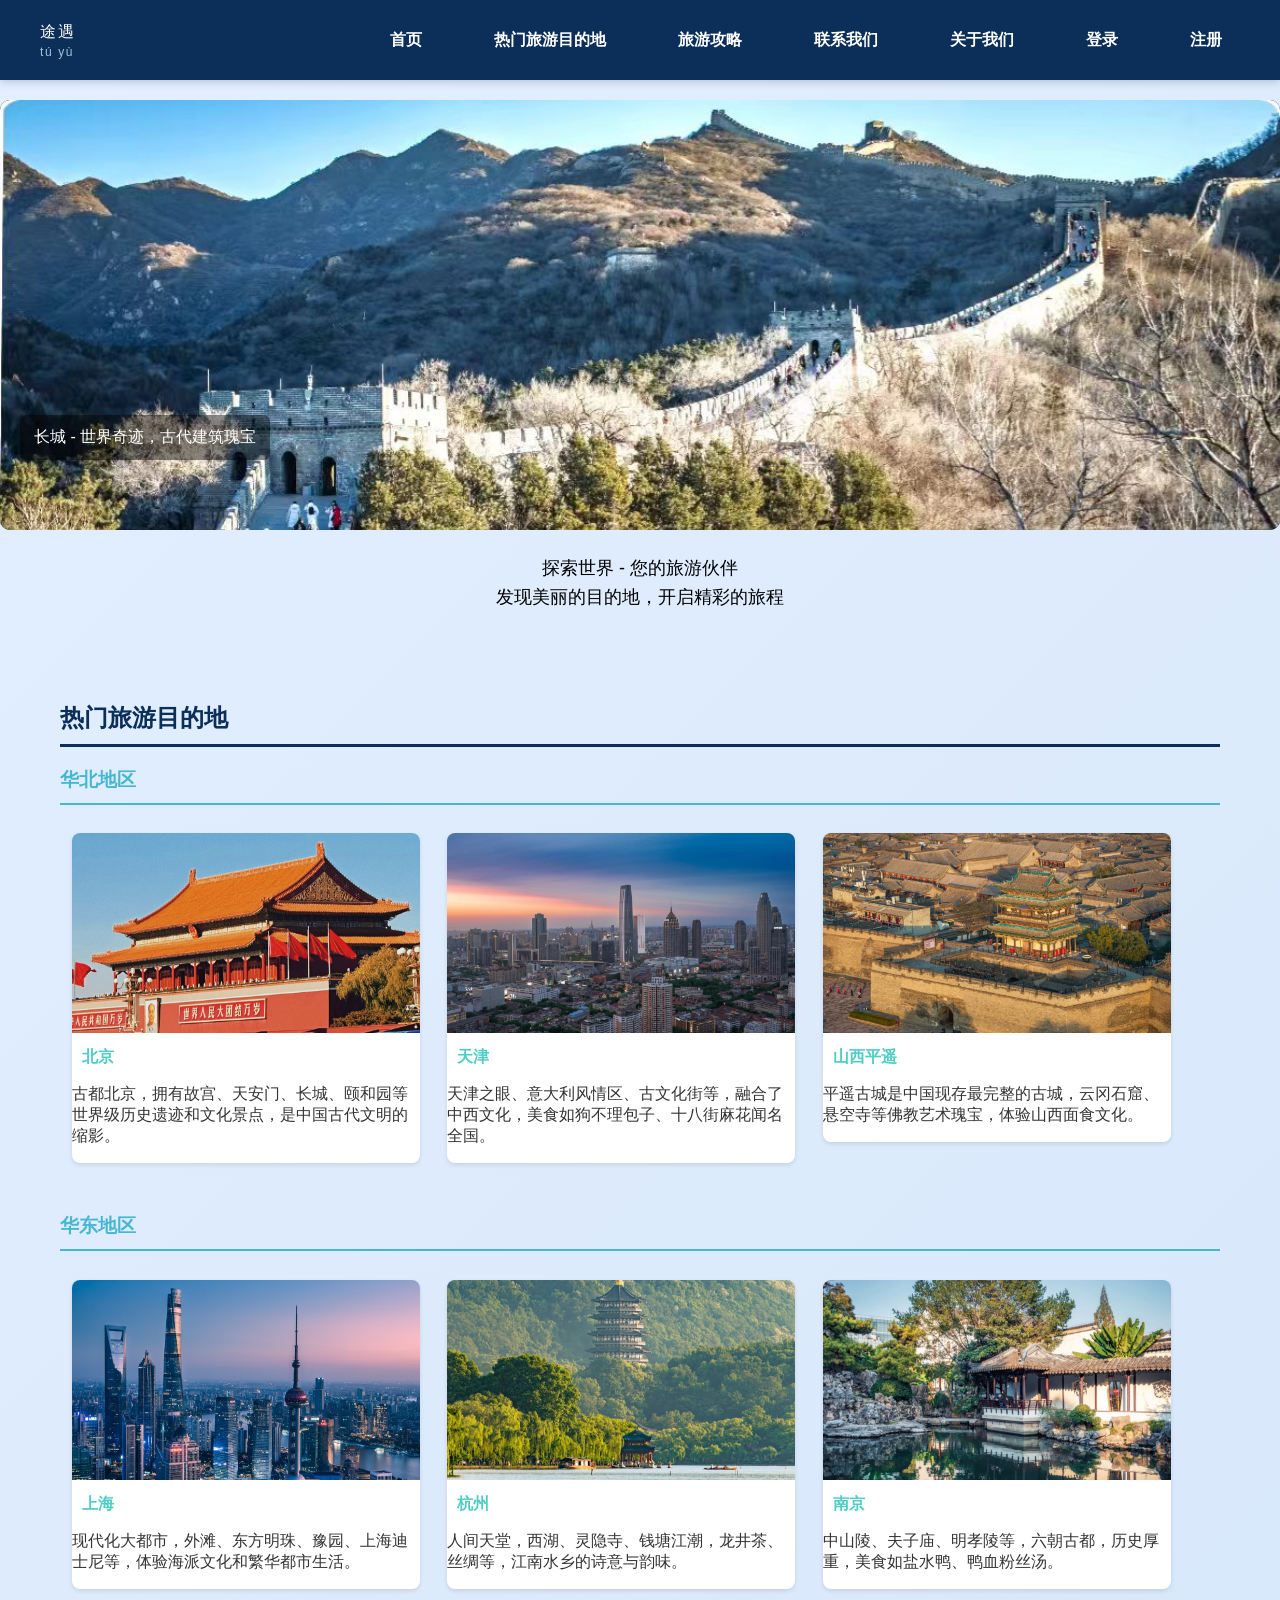
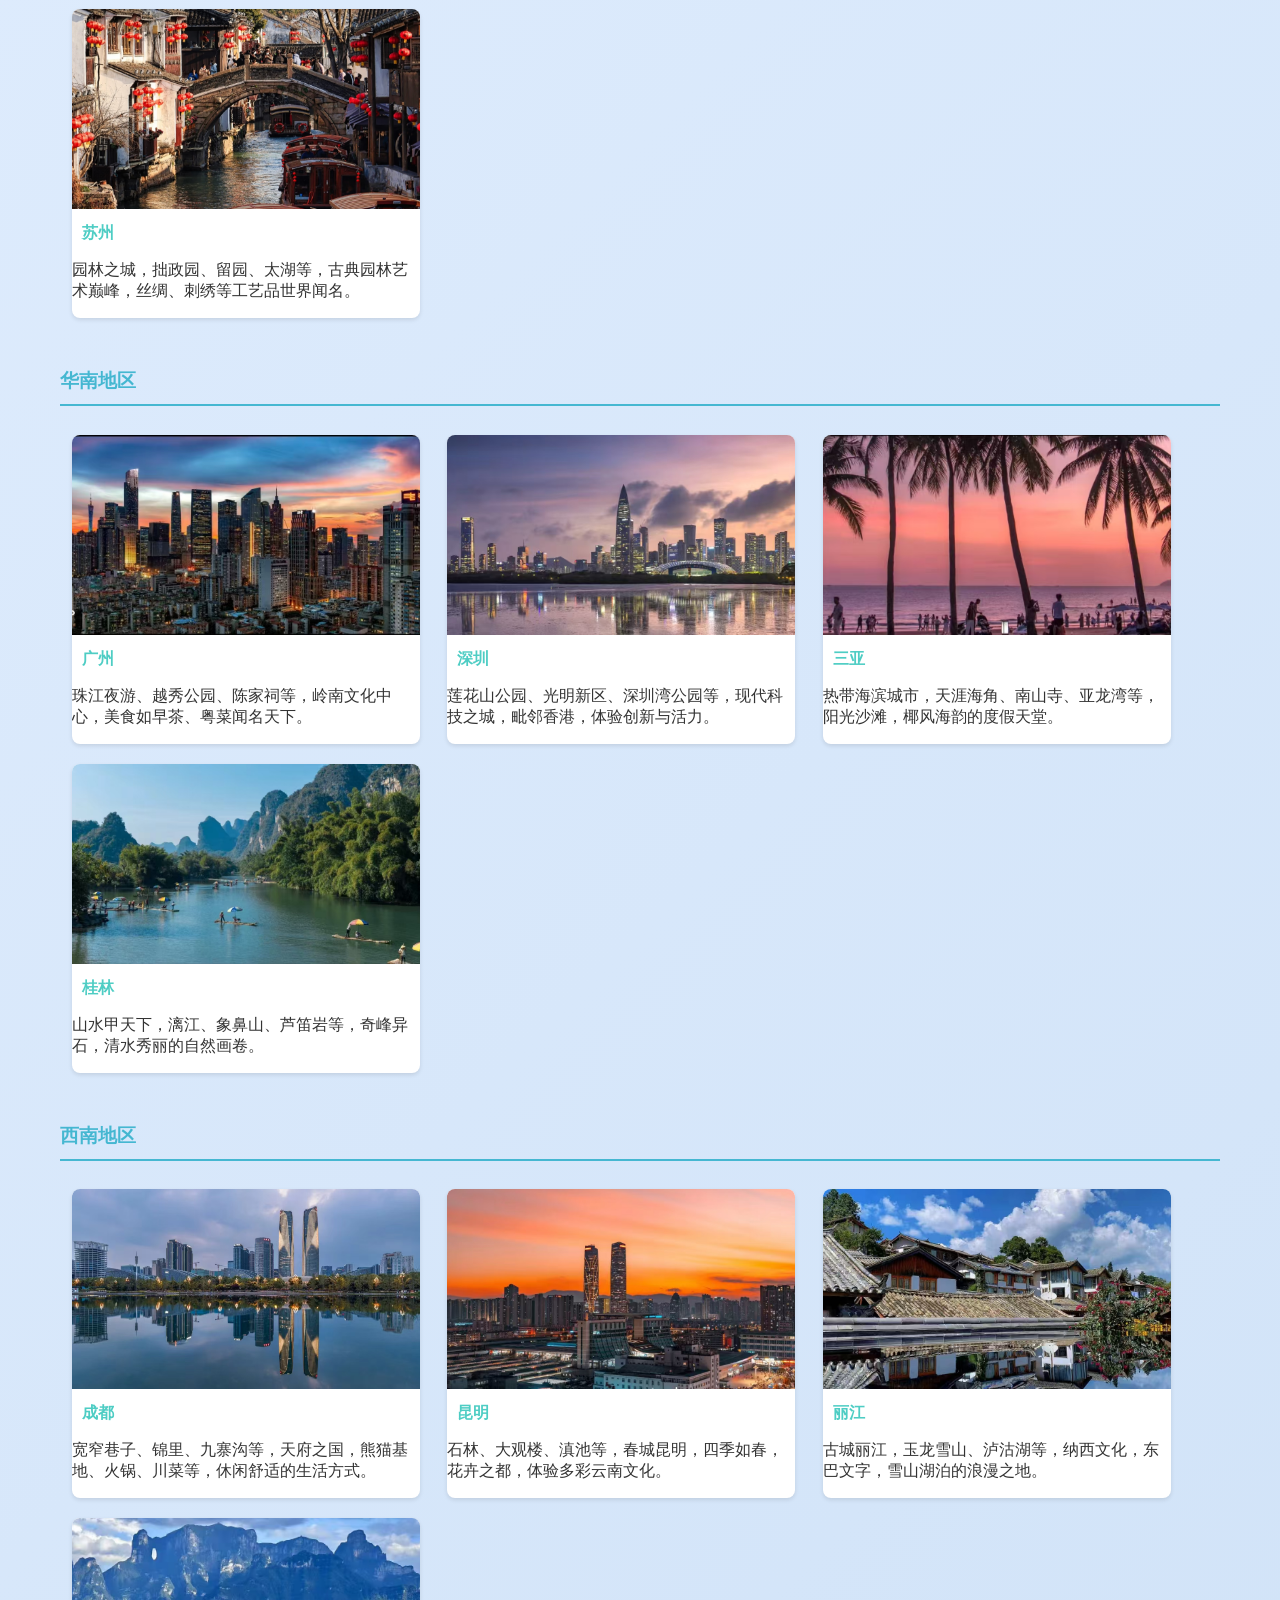
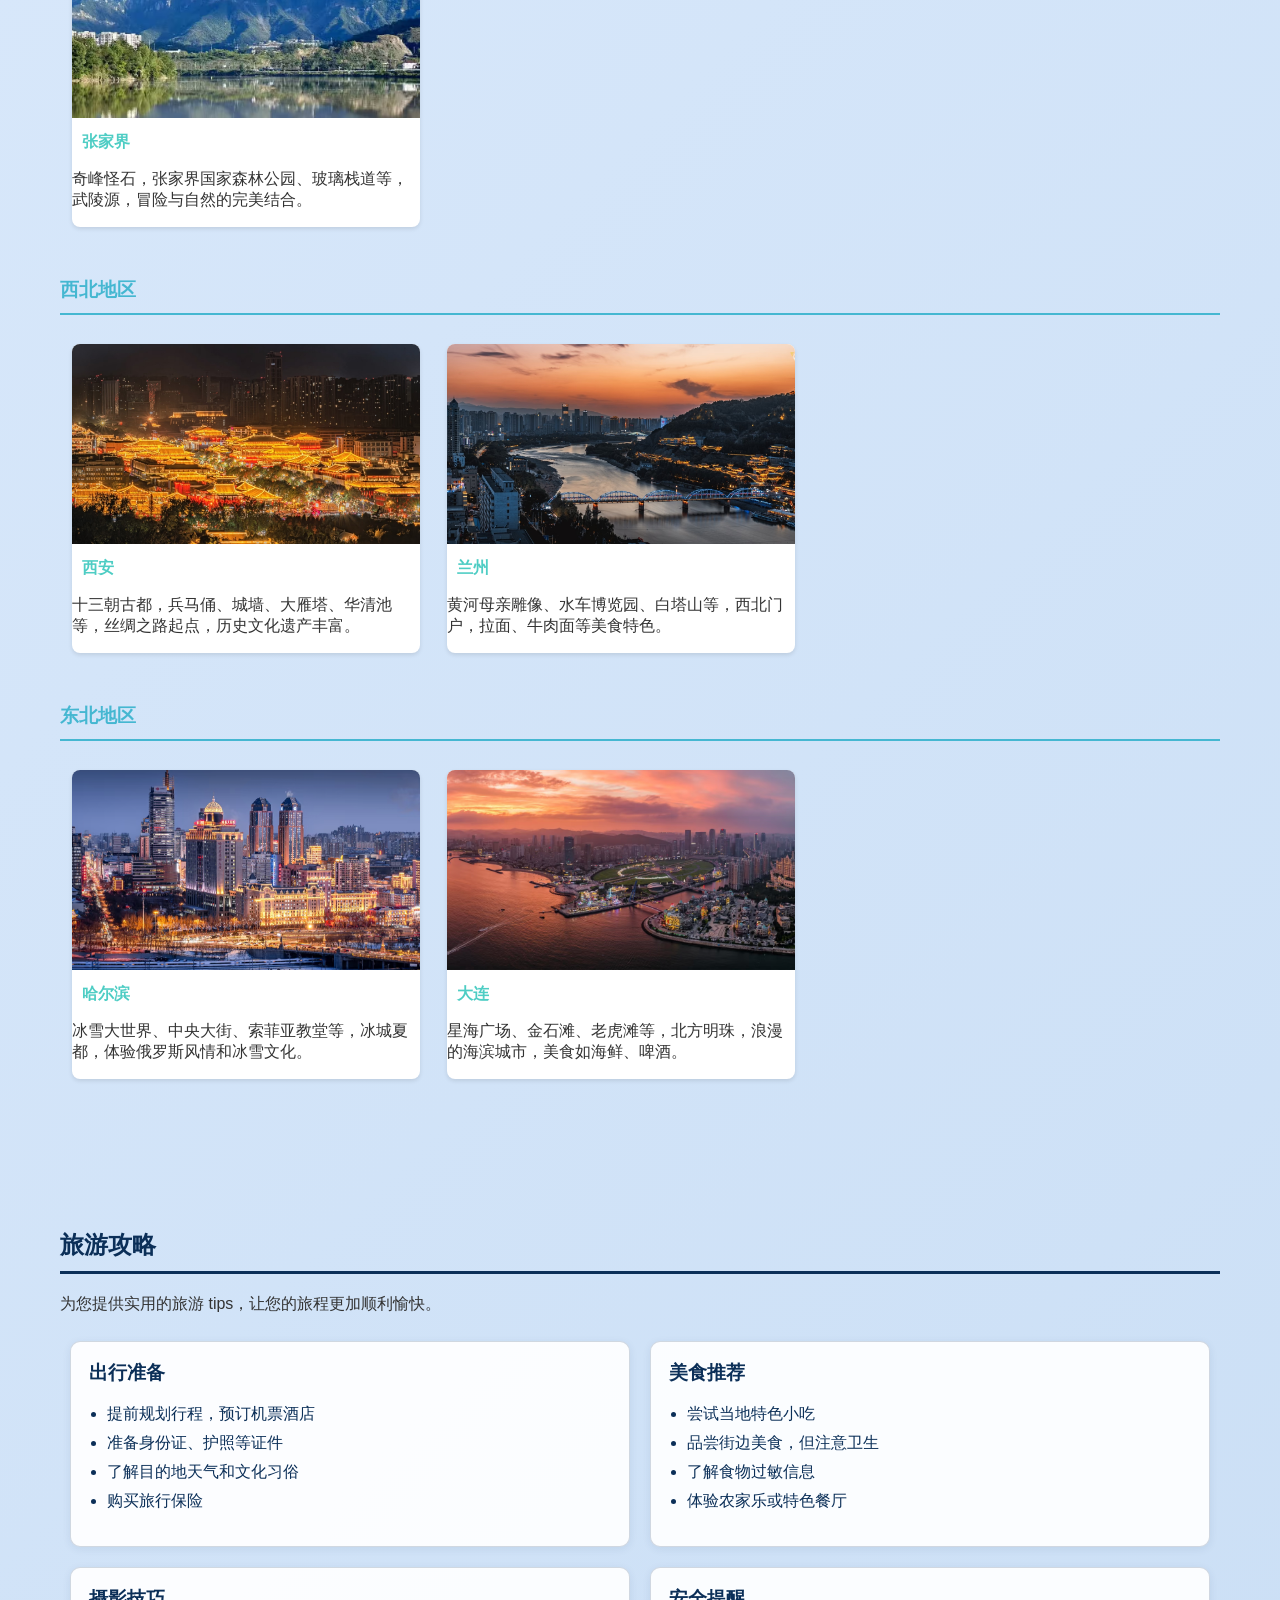
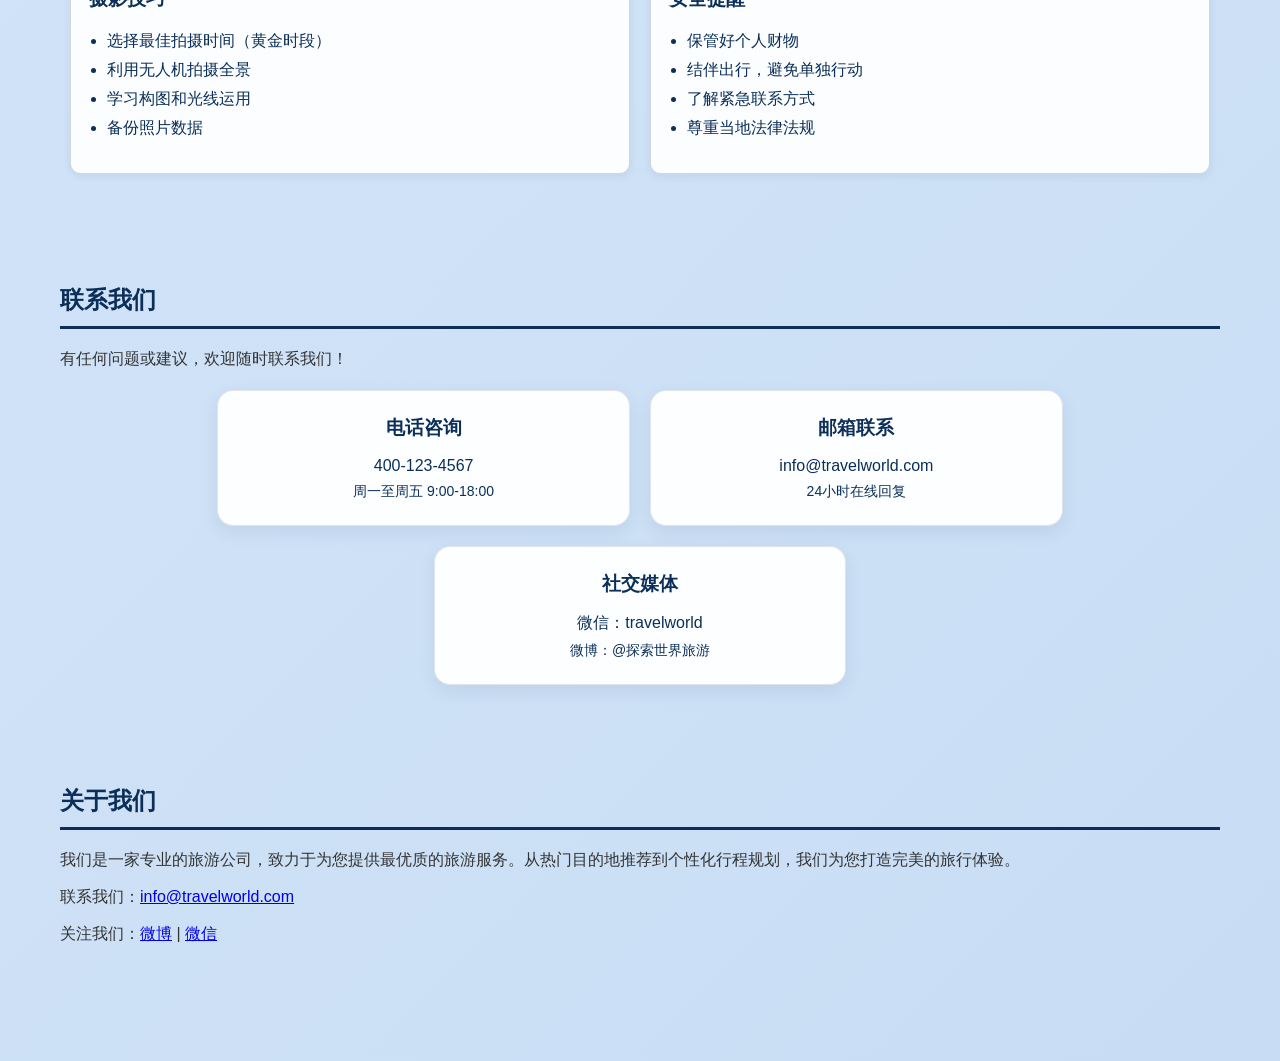
==== index.html @ b27853b6 "Add files via upload" ====
﻿<!DOCTYPE html>
<html lang="zh-CN">
<head>
    <meta charset="UTF-8">
    <meta name="viewport" content="width=device-width, initial-scale=1.0">
    <title>探索世界 - 旅游业主题网页</title>
    <link rel="stylesheet" href="css/style.css">
</head>
<body>
    <nav>
        <div class="nav-brand">
            <div class="brand-title">途遇</div>
            <div class="brand-pinyin">tú yù</div>
        </div>
        <div class="nav-links">
            <a href="index.html">首页</a>
            <a href="#destinations">热门旅游目的地</a>
            <a href="#tips">旅游攻略</a>
            <a href="#contact">联系我们</a>
            <a href="#about">关于我们</a>
            <a href="login.html">登录</a>
            <a href="register.html">注册</a>
        </div>
    </nav>

    <div class="carousel">
        <div class="slide active">
            <img src="images/长城.jpg" alt="长城">
            <div class="caption">长城 - 世界奇迹，古代建筑瑰宝</div>
        </div>
        <div class="slide">
            <img src="images/桂林山水.jpg" alt="桂林山水">
            <div class="caption">桂林山水 - 甲天下，奇峰异石，清水秀丽</div>
        </div>
        <div class="slide">
            <img src="images/西湖.jpg" alt="西湖">
            <div class="caption">西湖 - 人间天堂，古典园林之美</div>
        </div>
        <div class="slide">
            <img src="images/张家界.jpg" alt="张家界">
            <div class="caption">张家界 - 奇峰怪石，武陵源仙境</div>
        </div>
        <div class="slide">
            <img src="images/丽江古城.jpg" alt="丽江古城" class="lijiang">
            <div class="caption">丽江古城 - 纳西文化，雪山湖泊交融</div>
        </div>
        <div class="slide">
            <img src="images/九寨沟.jpg" alt="九寨沟" class="jiuzhaigou">
            <div class="caption">九寨沟 - 彩池瀑布，童话世界</div>
        </div>
        <div class="slide">
            <img src="images/布达拉宫.jpg" alt="布达拉宫">
            <div class="caption">布达拉宫 - 雪域圣殿，西藏文化象征</div>
        </div>
        <div class="slide">
            <img src="images/故宫.jpg" alt="故宫">
            <div class="caption">故宫 - 紫禁城，皇宫建筑巅峰</div>
        </div>
    </div>

    <div class="carousel-text">探索世界 - 您的旅游伙伴<br>发现美丽的目的地，开启精彩的旅程</div>

    <div class="container">
        <section id="destinations" class="section">
            <h2>热门旅游目的地</h2>

            <div class="region">
                <h3>华北地区</h3>
                <div class="destination">
                    <img src="images/北京.png" alt="北京">
                    <h4><a href="https://zh.wikipedia.org/wiki/北京" target="_blank">北京</a></h4>
                    <p>古都北京，拥有故宫、天安门、长城、颐和园等世界级历史遗迹和文化景点，是中国古代文明的缩影。</p>
                </div>
                <div class="destination">
                    <img src="images/天津.png" alt="天津">
                    <h4><a href="https://zh.wikipedia.org/wiki/天津" target="_blank">天津</a></h4>
                    <p>天津之眼、意大利风情区、古文化街等，融合了中西文化，美食如狗不理包子、十八街麻花闻名全国。</p>
                </div>
                <div class="destination">
                    <img src="images/山西平遥.png" alt="山西平遥">
                    <h4><a href="https://zh.wikipedia.org/wiki/平遥古城" target="_blank">山西平遥</a></h4>
                    <p>平遥古城是中国现存最完整的古城，云冈石窟、悬空寺等佛教艺术瑰宝，体验山西面食文化。</p>
                </div>
            </div>

            <div class="region">
                <h3>华东地区</h3>
                <div class="destination">
                    <img src="images/上海.png" alt="上海">
                    <h4><a href="https://zh.wikipedia.org/wiki/上海" target="_blank">上海</a></h4>
                    <p>现代化大都市，外滩、东方明珠、豫园、上海迪士尼等，体验海派文化和繁华都市生活。</p>
                </div>
                <div class="destination">
                    <img src="images/杭州.png" alt="杭州">
                    <h4><a href="https://zh.wikipedia.org/wiki/杭州" target="_blank">杭州</a></h4>
                    <p>人间天堂，西湖、灵隐寺、钱塘江潮，龙井茶、丝绸等，江南水乡的诗意与韵味。</p>
                </div>
                <div class="destination">
                    <img src="images/南京.png" alt="南京">
                    <h4><a href="https://zh.wikipedia.org/wiki/南京" target="_blank">南京</a></h4>
                    <p>中山陵、夫子庙、明孝陵等，六朝古都，历史厚重，美食如盐水鸭、鸭血粉丝汤。</p>
                </div>
                <div class="destination">
                    <img src="images/苏州.png" alt="苏州">
                    <h4><a href="https://zh.wikipedia.org/wiki/苏州" target="_blank">苏州</a></h4>
                    <p>园林之城，拙政园、留园、太湖等，古典园林艺术巅峰，丝绸、刺绣等工艺品世界闻名。</p>
                </div>
            </div>

            <div class="region">
                <h3>华南地区</h3>
                <div class="destination">
                    <img src="images/广州.jpg" alt="广州">
                    <h4><a href="https://zh.wikipedia.org/wiki/广州" target="_blank">广州</a></h4>
                    <p>珠江夜游、越秀公园、陈家祠等，岭南文化中心，美食如早茶、粤菜闻名天下。</p>
                </div>
                <div class="destination">
                    <img src="images/深圳.jpg" alt="深圳">
                    <h4><a href="https://zh.wikipedia.org/wiki/深圳" target="_blank">深圳</a></h4>
                    <p>莲花山公园、光明新区、深圳湾公园等，现代科技之城，毗邻香港，体验创新与活力。</p>
                </div>
                <div class="destination">
                    <img src="images/三亚.jpg" alt="三亚">
                    <h4><a href="https://zh.wikipedia.org/wiki/三亚" target="_blank">三亚</a></h4>
                    <p>热带海滨城市，天涯海角、南山寺、亚龙湾等，阳光沙滩，椰风海韵的度假天堂。</p>
                </div>
                <div class="destination">
                    <img src="images/桂林.jpg" alt="桂林">
                    <h4><a href="https://zh.wikipedia.org/wiki/桂林" target="_blank">桂林</a></h4>
                    <p>山水甲天下，漓江、象鼻山、芦笛岩等，奇峰异石，清水秀丽的自然画卷。</p>
                </div>
            </div>

            <div class="region">
                <h3>西南地区</h3>
                <div class="destination">
                    <img src="images/成都.jpg" alt="成都">
                    <h4><a href="https://zh.wikipedia.org/wiki/成都" target="_blank">成都</a></h4>
                    <p>宽窄巷子、锦里、九寨沟等，天府之国，熊猫基地、火锅、川菜等，休闲舒适的生活方式。</p>
                </div>
                <div class="destination">
                    <img src="images/昆明.jpg" alt="昆明">
                    <h4><a href="https://zh.wikipedia.org/wiki/昆明" target="_blank">昆明</a></h4>
                    <p>石林、大观楼、滇池等，春城昆明，四季如春，花卉之都，体验多彩云南文化。</p>
                </div>
                <div class="destination">
                    <img src="images/丽江.jpg" alt="丽江">
                    <h4><a href="https://zh.wikipedia.org/wiki/丽江" target="_blank">丽江</a></h4>
                    <p>古城丽江，玉龙雪山、泸沽湖等，纳西文化，东巴文字，雪山湖泊的浪漫之地。</p>
                </div>
                <div class="destination">
                    <img src="images/张家界1.jpg" alt="张家界">
                    <h4><a href="https://zh.wikipedia.org/wiki/张家界" target="_blank">张家界</a></h4>
                    <p>奇峰怪石，张家界国家森林公园、玻璃栈道等，武陵源，冒险与自然的完美结合。</p>
                </div>
            </div>

            <div class="region">
                <h3>西北地区</h3>
                <div class="destination">
                    <img src="images/西安.jpg" alt="西安">
                    <h4><a href="https://zh.wikipedia.org/wiki/西安" target="_blank">西安</a></h4>
                    <p>十三朝古都，兵马俑、城墙、大雁塔、华清池等，丝绸之路起点，历史文化遗产丰富。</p>
                </div>
                <div class="destination">
                    <img src="images/兰州.jpg" alt="兰州">
                    <h4><a href="https://zh.wikipedia.org/wiki/兰州" target="_blank">兰州</a></h4>
                    <p>黄河母亲雕像、水车博览园、白塔山等，西北门户，拉面、牛肉面等美食特色。</p>
                </div>
            </div>

            <div class="region">
                <h3>东北地区</h3>
                <div class="destination">
                    <img src="images/哈尔滨.png" alt="哈尔滨">
                    <h4><a href="https://zh.wikipedia.org/wiki/哈尔滨" target="_blank">哈尔滨</a></h4>
                    <p>冰雪大世界、中央大街、索菲亚教堂等，冰城夏都，体验俄罗斯风情和冰雪文化。</p>
                </div>
                <div class="destination">
                    <img src="images/大连.png" alt="大连">
                    <h4><a href="https://zh.wikipedia.org/wiki/大连" target="_blank">大连</a></h4>
                    <p>星海广场、金石滩、老虎滩等，北方明珠，浪漫的海滨城市，美食如海鲜、啤酒。</p>
                </div>
            </div>
        </section>

        <section id="tips" class="section">
            <h2>旅游攻略</h2>
            <p>为您提供实用的旅游 tips，让您的旅程更加顺利愉快。</p>
            <div style="display: flex; flex-wrap: wrap; justify-content: space-around;">
                <div class="tip-card">
                    <h3>出行准备</h3>
                    <ul>
                        <li>提前规划行程，预订机票酒店</li>
                        <li>准备身份证、护照等证件</li>
                        <li>了解目的地天气和文化习俗</li>
                        <li>购买旅行保险</li>
                    </ul>
                </div>
                <div class="tip-card">
                    <h3>美食推荐</h3>
                    <ul>
                        <li>尝试当地特色小吃</li>
                        <li>品尝街边美食，但注意卫生</li>
                        <li>了解食物过敏信息</li>
                        <li>体验农家乐或特色餐厅</li>
                    </ul>
                </div>
                <div class="tip-card">
                    <h3>摄影技巧</h3>
                    <ul>
                        <li>选择最佳拍摄时间（黄金时段）</li>
                        <li>利用无人机拍摄全景</li>
                        <li>学习构图和光线运用</li>
                        <li>备份照片数据</li>
                    </ul>
                </div>
                <div class="tip-card">
                    <h3>安全提醒</h3>
                    <ul>
                        <li>保管好个人财物</li>
                        <li>结伴出行，避免单独行动</li>
                        <li>了解紧急联系方式</li>
                        <li>尊重当地法律法规</li>
                    </ul>
                </div>
            </div>
        </section>

        <section id="contact" class="section">
            <h2>联系我们</h2>
            <p>有任何问题或建议，欢迎随时联系我们！</p>
            <div class="contact-grid">
                <div class="info-card">
                    <h3>电话咨询</h3>
                    <p>400-123-4567</p>
                    <span>周一至周五 9:00-18:00</span>
                </div>
                <div class="info-card">
                    <h3>邮箱联系</h3>
                    <p>info@travelworld.com</p>
                    <span>24小时在线回复</span>
                </div>
                <div class="info-card">
                    <h3>社交媒体</h3>
                    <p>微信：travelworld</p>
                    <span>微博：@探索世界旅游</span>
                </div>
            </div>
        </section>

        <section id="about" class="section">
            <h2>关于我们</h2>
            <p>我们是一家专业的旅游公司，致力于为您提供最优质的旅游服务。从热门目的地推荐到个性化行程规划，我们为您打造完美的旅行体验。</p>
            <p>联系我们：<a href="mailto:info@travelworld.com">info@travelworld.com</a></p>
            <p>关注我们：<a href="https://weibo.com" target="_blank">微博</a> | <a href="https://weixin.qq.com/travelworld" target="_blank">微信</a></p>
        </section>
    </div>

    <script src="js/main.js"></script>
</body>
</html>
---- css/style.css ----
/* 主页样式 */
body {
    font-family: 'Arial', sans-serif;
    margin: 0;
    padding: 100px 0 0;
    background: linear-gradient(135deg, #e3efff 0%, #c8ddf4 100%);
    color: #333;
}
header {
    background: linear-gradient(135deg, #667eea 0%, #764ba2 100%);
    color: white;
    padding: 30px;
    text-align: center;
    position: relative;
    box-shadow: 0 4px 6px rgba(0,0,0,0.1);
}
.top-right {
    position: absolute;
    top: 15px;
    right: 20px;
    font-size: 14px;
}
.top-right a {
    color: white;
    text-decoration: none;
    margin-left: 15px;
    padding: 5px 10px;
    border-radius: 4px;
    background-color: rgba(255,255,255,0.2);
}
.top-right a:hover {
    background-color: rgba(255,255,255,0.4);
    text-decoration: none;
}
nav {
    background: #0b2f58;
    box-shadow: 0 2px 8px rgba(0,0,0,0.18);
    display: flex;
    justify-content: space-between;
    align-items: center;
    padding: 0 40px;
    min-height: 80px;
    position: fixed;
    top: 0;
    left: 0;
    right: 0;
    z-index: 1000;
}
.nav-brand {
    display: flex;
    flex-direction: column;
    justify-content: center;
    color: #ffffff;
    letter-spacing: 0.1em;
}
.nav-brand .brand-name {
    font-size: 26px;
    font-weight: 700;
    margin-bottom: 2px;
}
.nav-brand .brand-subtitle {
    font-size: 12px;
    color: rgba(255,255,255,0.75);
}
.nav-links {
    display: flex;
    gap: 24px;
    align-items: center;
}
.nav-links a {
    color: white;
    text-decoration: none;
    font-weight: 500;
    padding: 16px 0;
    transition: color 0.2s ease, transform 0.2s ease;
}
.nav-links a:hover {
    color: #d1e8ff;
}
.nav-brand .brand-pinyin {
    font-size: 12px;
    margin-top: 2px;
    color: #a8c4e0;
}
.nav-links {
    display: flex;
    justify-content: flex-end;
    align-items: center;
    flex-wrap: wrap;
}
.nav-links a {
    color: white;
    text-align: center;
    padding: 16px 18px;
    text-decoration: none;
    font-weight: bold;
    transition: background-color 0.3s ease, transform 0.3s ease;
    margin-left: 12px;
}
.nav-links a:hover {
    background-color: rgba(255,255,255,0.15);
    color: white;
    transform: translateY(-2px);
}
.container {
    max-width: 1200px;
    margin: 20px auto;
    padding: 20px;
    background-color: transparent;
    border-radius: 0;
    box-shadow: none;
}
.section {
    margin-bottom: 40px;
    padding: 20px;
}
.section h2 {
    color: #0b2f58;
    border-bottom: 3px solid #0b2f58;
    padding-bottom: 10px;
    margin-bottom: 20px;
}
.destination {
    display: inline-block;
    width: 30%;
    margin: 10px 1%;
    vertical-align: top;
    background-color: white;
    border-radius: 8px;
    overflow: hidden;
    box-shadow: 0 2px 4px rgba(0,0,0,0.1);
    transition: transform 0.3s ease;
}
.destination:hover {
    transform: translateY(-5px);
}
.region {
    margin-bottom: 40px;
}
.region h3 {
    color: #45b7d1;
    border-bottom: 2px solid #45b7d1;
    padding-bottom: 10px;
}
.destination img {
    width: 100%;
    height: 200px;
    object-fit: cover;
}
.destination h4 {
    color: #4ecdc4;
    margin: 10px;
}
.destination a {
    color: #4ecdc4;
    text-decoration: none;
}
.destination a:hover {
    text-decoration: underline;
}
form {
    background-color: #f9f9f9;
    padding: 20px;
    border-radius: 8px;
    margin-top: 20px;
}
form h3 {
    color: #007bff;
}
label {
    display: block;
    margin-bottom: 8px;
}
input, textarea, select {
    width: 100%;
    padding: 10px;
    margin-bottom: 15px;
    border: 1px solid #ccc;
    border-radius: 4px;
}
button {
    background-color: #007bff;
    color: white;
    padding: 10px 20px;
    border: none;
    border-radius: 4px;
    cursor: pointer;
}
button:hover {
    background-color: #0056b3;
}
footer {
    background-color: #333;
    color: white;
    text-align: center;
    padding: 10px;
    position: fixed;
    width: 100%;
    bottom: 0;
}
.login-form, .survey-form {
    max-width: 500px;
    margin: 0 auto;
}
.carousel {
    position: relative;
    width: 100%;
    height: 430px;
    overflow: hidden;
    margin-bottom: 20px;
    border-radius: 10px;
}
.carousel .slide {
    position: absolute;
    top: 0;
    left: 0;
    width: 100%;
    height: 100%;
    opacity: 0;
    transition: opacity 1s ease-in-out;
    overflow: hidden;
    display: flex;
    align-items: flex-start;
    justify-content: center;
    background-color: #000;
}
.carousel .slide.active {
    opacity: 1;
    z-index: 1;
}
.carousel .slide img {
    width: 100%;
    height: 100%;
    object-fit: cover;
    object-position: top center;
    display: block;
}
.carousel .slide img.lijiang,
.carousel .slide img.jiuzhaigou {
    object-position: center 70%;
}
.carousel .caption {
    position: absolute;
    bottom: 70px;
    left: 20px;
    color: white;
    background-color: rgba(0, 0, 0, 0.45);
    padding: 12px 14px;
    border-radius: 6px;
    max-width: 70%;
    font-size: 16px;
}
.carousel-text {
    text-align: center;
    color: #000;
    font-size: 18px;
    line-height: 1.6;
    margin: 24px 0 30px;
}
.tip-card {
    width: 45%;
    margin: 10px;
    padding: 18px;
    background-color: rgba(255,255,255,0.92);
    border: 1px solid rgba(11,47,88,0.18);
    border-radius: 10px;
    color: #0b2f58;
    box-shadow: 0 2px 8px rgba(11,47,88,0.08);
}
.tip-card h3 {
    color: #0b2f58;
    margin-top: 0;
}
.tip-card ul {
    padding-left: 18px;
}
.tip-card li {
    margin-bottom: 8px;
    color: #0b2f58;
}
.contact-grid {
    display: flex;
    flex-wrap: wrap;
    justify-content: center;
    gap: 20px;
    margin-top: 20px;
}
.info-card {
    width: calc(33% - 20px);
    min-width: 260px;
    padding: 24px;
    background-color: rgba(255,255,255,0.96);
    border: 1px solid rgba(11,47,88,0.12);
    border-radius: 16px;
    box-shadow: 0 6px 18px rgba(11,47,88,0.08);
    text-align: center;
    color: #0b2f58;
}
.info-card h3 {
    margin-top: 0;
    color: #0b2f58;
    margin-bottom: 16px;
}
.info-card p {
    margin: 8px 0;
    color: #0b2f58;
    font-size: 16px;
}
.info-card span {
    display: block;
    color: #0b2f58;
    margin-top: 8px;
    font-size: 14px;
}
@media (max-width: 768px) {
    .destination {
        width: 100%;
    }
    .tip-card {
        width: 100%;
    }
}
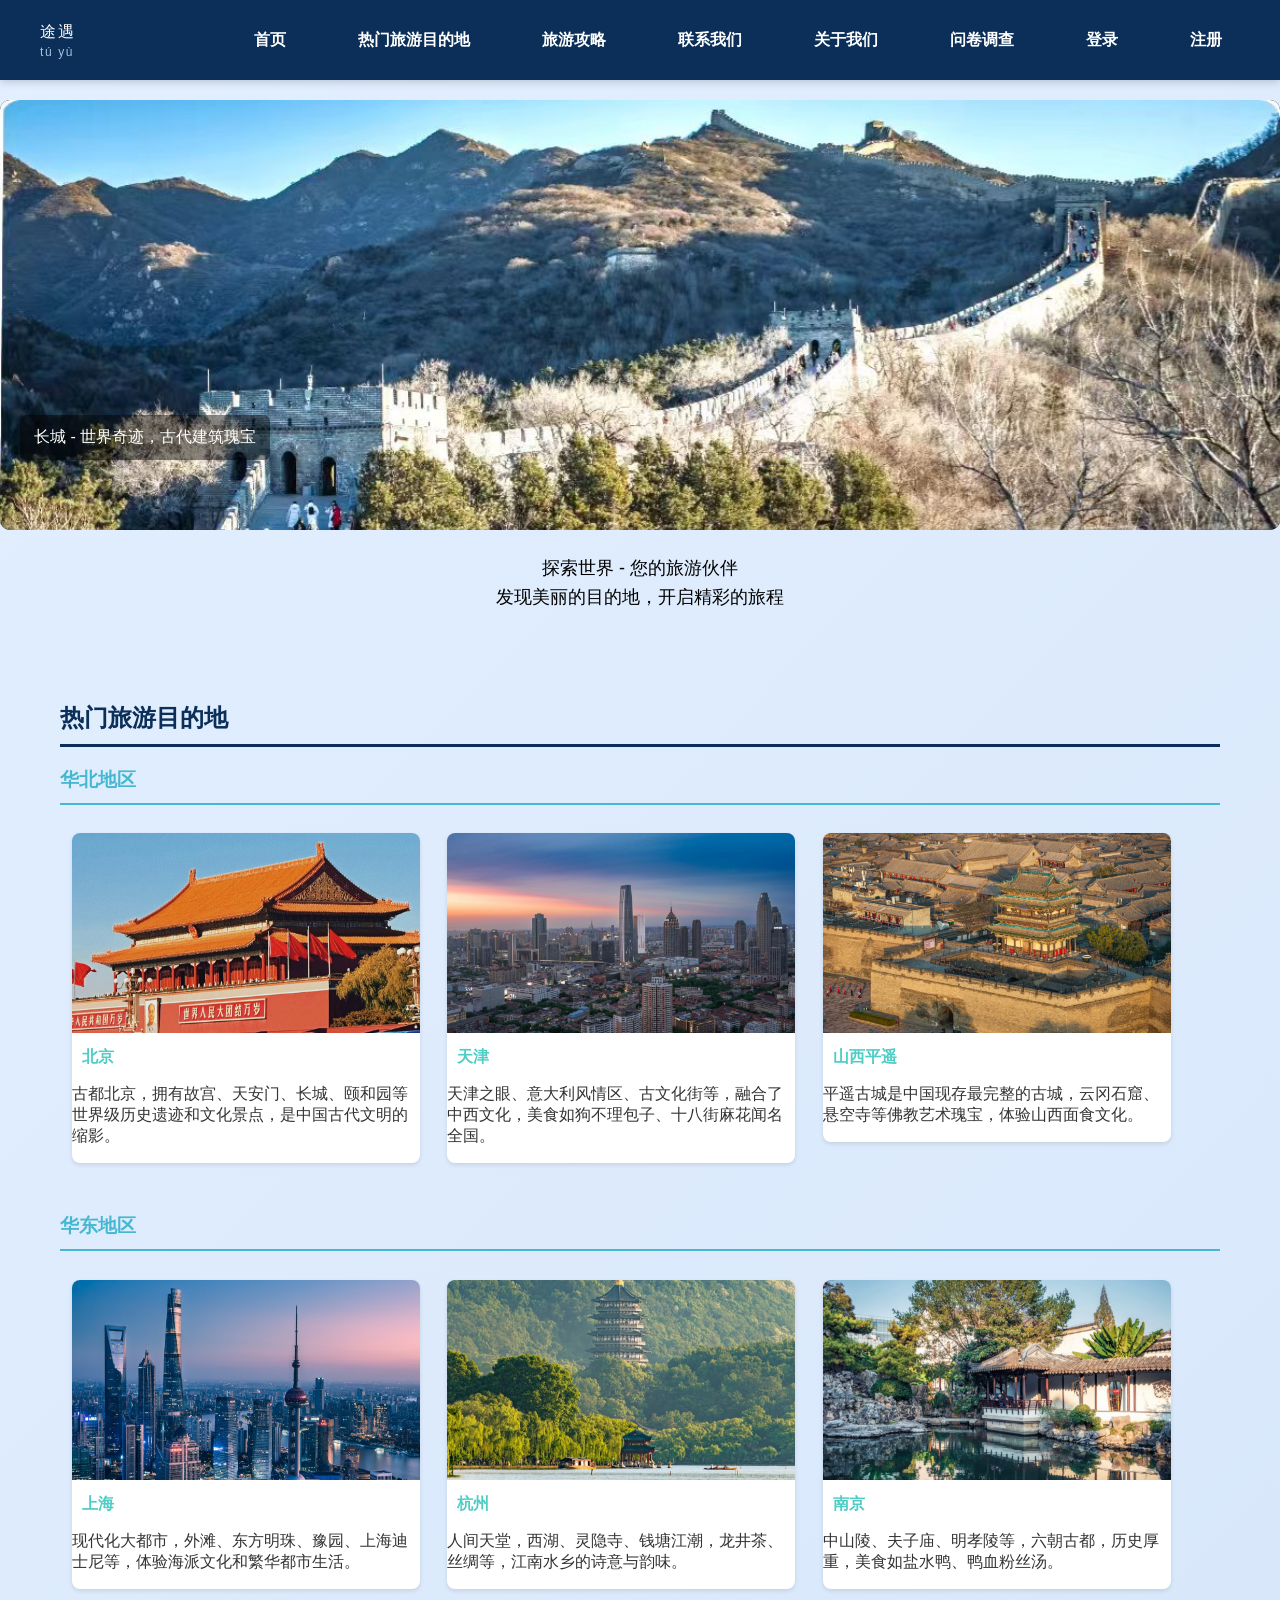
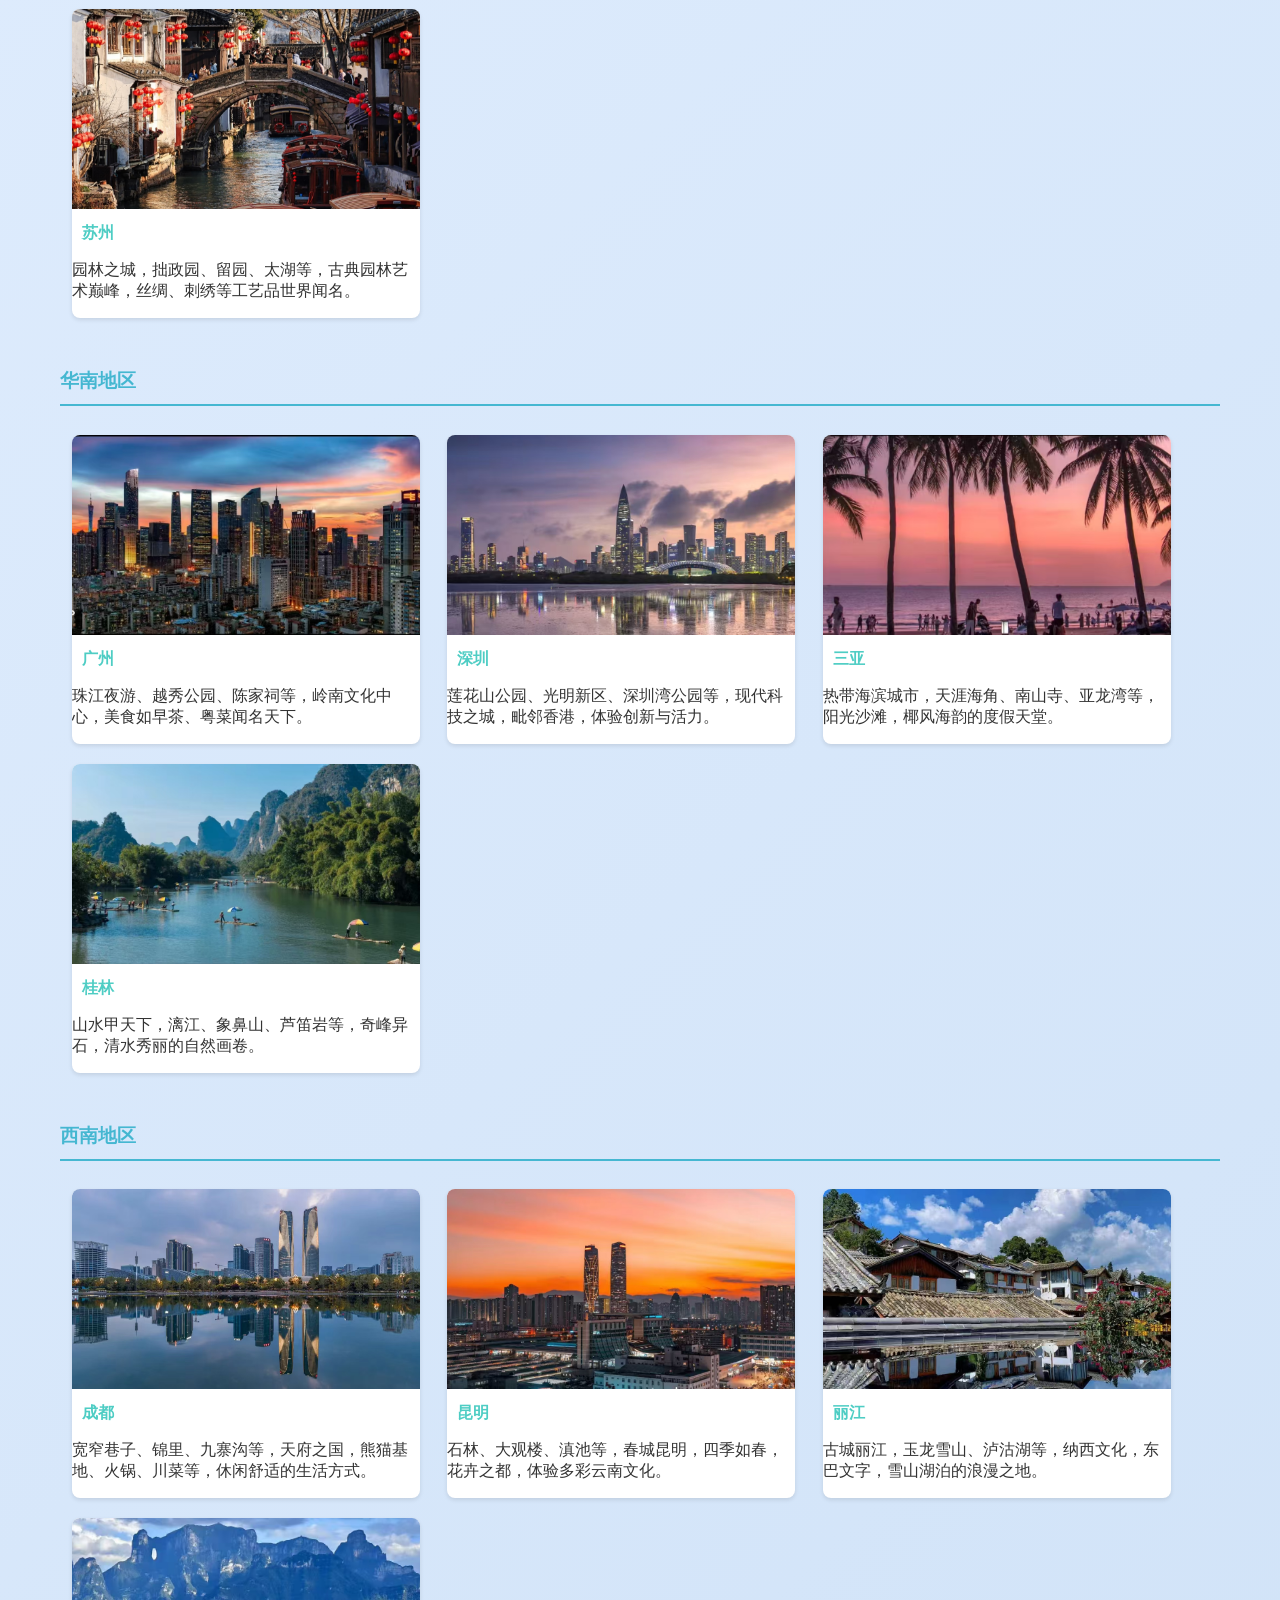
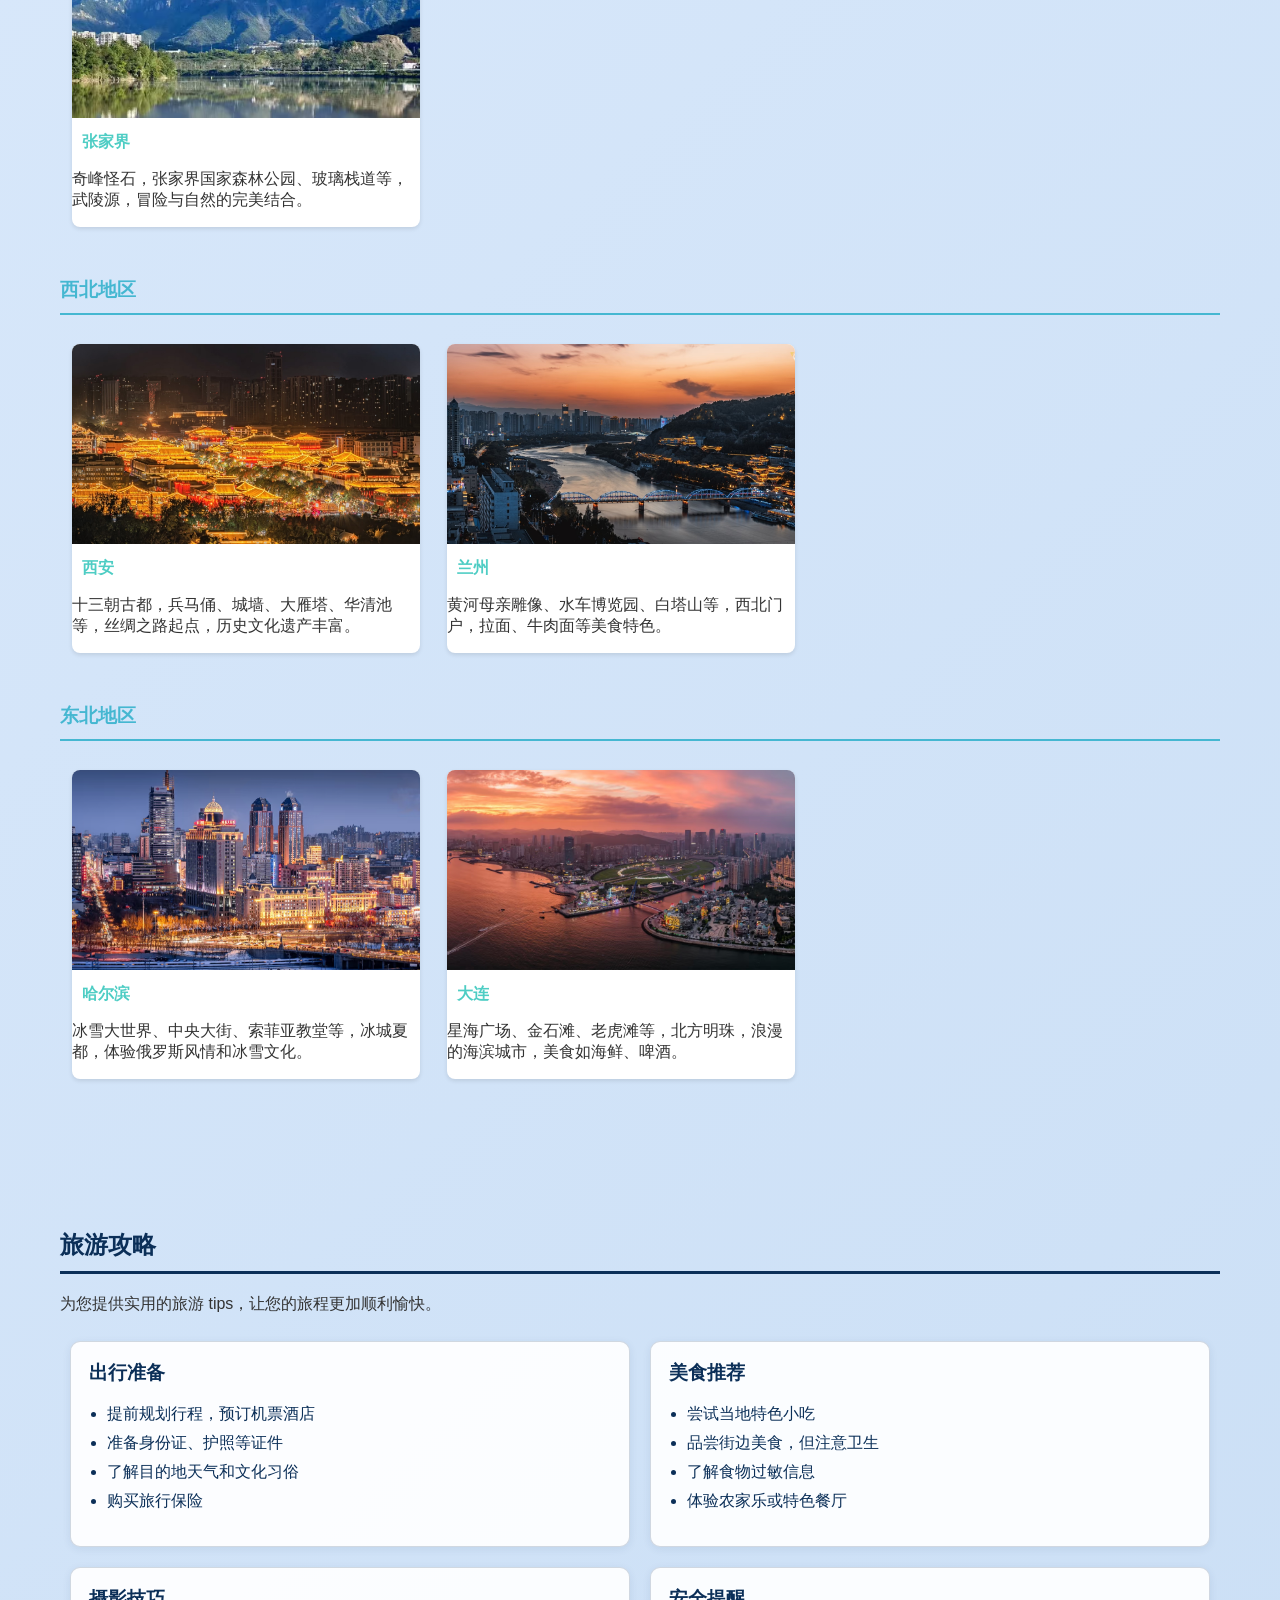
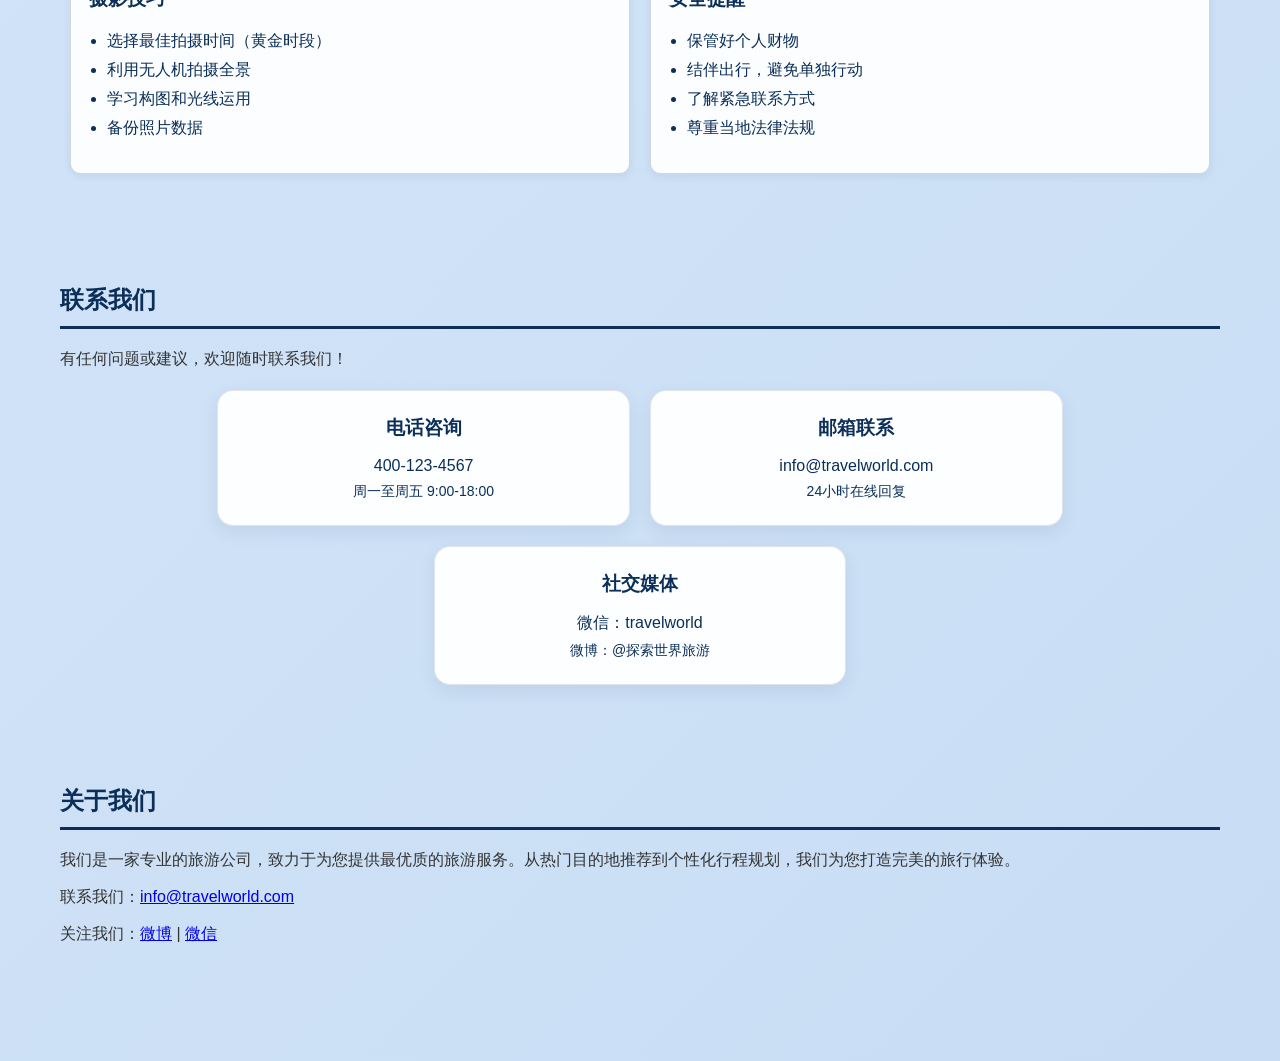
==== commit fe017283: "Add files via upload" ====
--- a/index.html
+++ b/index.html
@@ -1,262 +1,609 @@
-﻿<!DOCTYPE html>
-<html lang="zh-CN">
-<head>
-    <meta charset="UTF-8">
-    <meta name="viewport" content="width=device-width, initial-scale=1.0">
-    <title>探索世界 - 旅游业主题网页</title>
-    <link rel="stylesheet" href="css/style.css">
-</head>
-<body>
-    <nav>
-        <div class="nav-brand">
-            <div class="brand-title">途遇</div>
-            <div class="brand-pinyin">tú yù</div>
-        </div>
-        <div class="nav-links">
-            <a href="index.html">首页</a>
-            <a href="#destinations">热门旅游目的地</a>
-            <a href="#tips">旅游攻略</a>
-            <a href="#contact">联系我们</a>
-            <a href="#about">关于我们</a>
-            <a href="login.html">登录</a>
-            <a href="register.html">注册</a>
-        </div>
-    </nav>
-
-    <div class="carousel">
-        <div class="slide active">
-            <img src="images/长城.jpg" alt="长城">
-            <div class="caption">长城 - 世界奇迹，古代建筑瑰宝</div>
-        </div>
-        <div class="slide">
-            <img src="images/桂林山水.jpg" alt="桂林山水">
-            <div class="caption">桂林山水 - 甲天下，奇峰异石，清水秀丽</div>
-        </div>
-        <div class="slide">
-            <img src="images/西湖.jpg" alt="西湖">
-            <div class="caption">西湖 - 人间天堂，古典园林之美</div>
-        </div>
-        <div class="slide">
-            <img src="images/张家界.jpg" alt="张家界">
-            <div class="caption">张家界 - 奇峰怪石，武陵源仙境</div>
-        </div>
-        <div class="slide">
-            <img src="images/丽江古城.jpg" alt="丽江古城" class="lijiang">
-            <div class="caption">丽江古城 - 纳西文化，雪山湖泊交融</div>
-        </div>
-        <div class="slide">
-            <img src="images/九寨沟.jpg" alt="九寨沟" class="jiuzhaigou">
-            <div class="caption">九寨沟 - 彩池瀑布，童话世界</div>
-        </div>
-        <div class="slide">
-            <img src="images/布达拉宫.jpg" alt="布达拉宫">
-            <div class="caption">布达拉宫 - 雪域圣殿，西藏文化象征</div>
-        </div>
-        <div class="slide">
-            <img src="images/故宫.jpg" alt="故宫">
-            <div class="caption">故宫 - 紫禁城，皇宫建筑巅峰</div>
-        </div>
-    </div>
-
-    <div class="carousel-text">探索世界 - 您的旅游伙伴<br>发现美丽的目的地，开启精彩的旅程</div>
-
-    <div class="container">
-        <section id="destinations" class="section">
-            <h2>热门旅游目的地</h2>
-
-            <div class="region">
-                <h3>华北地区</h3>
-                <div class="destination">
-                    <img src="images/北京.png" alt="北京">
-                    <h4><a href="https://zh.wikipedia.org/wiki/北京" target="_blank">北京</a></h4>
-                    <p>古都北京，拥有故宫、天安门、长城、颐和园等世界级历史遗迹和文化景点，是中国古代文明的缩影。</p>
-                </div>
-                <div class="destination">
-                    <img src="images/天津.png" alt="天津">
-                    <h4><a href="https://zh.wikipedia.org/wiki/天津" target="_blank">天津</a></h4>
-                    <p>天津之眼、意大利风情区、古文化街等，融合了中西文化，美食如狗不理包子、十八街麻花闻名全国。</p>
-                </div>
-                <div class="destination">
-                    <img src="images/山西平遥.png" alt="山西平遥">
-                    <h4><a href="https://zh.wikipedia.org/wiki/平遥古城" target="_blank">山西平遥</a></h4>
-                    <p>平遥古城是中国现存最完整的古城，云冈石窟、悬空寺等佛教艺术瑰宝，体验山西面食文化。</p>
-                </div>
-            </div>
-
-            <div class="region">
-                <h3>华东地区</h3>
-                <div class="destination">
-                    <img src="images/上海.png" alt="上海">
-                    <h4><a href="https://zh.wikipedia.org/wiki/上海" target="_blank">上海</a></h4>
-                    <p>现代化大都市，外滩、东方明珠、豫园、上海迪士尼等，体验海派文化和繁华都市生活。</p>
-                </div>
-                <div class="destination">
-                    <img src="images/杭州.png" alt="杭州">
-                    <h4><a href="https://zh.wikipedia.org/wiki/杭州" target="_blank">杭州</a></h4>
-                    <p>人间天堂，西湖、灵隐寺、钱塘江潮，龙井茶、丝绸等，江南水乡的诗意与韵味。</p>
-                </div>
-                <div class="destination">
-                    <img src="images/南京.png" alt="南京">
-                    <h4><a href="https://zh.wikipedia.org/wiki/南京" target="_blank">南京</a></h4>
-                    <p>中山陵、夫子庙、明孝陵等，六朝古都，历史厚重，美食如盐水鸭、鸭血粉丝汤。</p>
-                </div>
-                <div class="destination">
-                    <img src="images/苏州.png" alt="苏州">
-                    <h4><a href="https://zh.wikipedia.org/wiki/苏州" target="_blank">苏州</a></h4>
-                    <p>园林之城，拙政园、留园、太湖等，古典园林艺术巅峰，丝绸、刺绣等工艺品世界闻名。</p>
-                </div>
-            </div>
-
-            <div class="region">
-                <h3>华南地区</h3>
-                <div class="destination">
-                    <img src="images/广州.jpg" alt="广州">
-                    <h4><a href="https://zh.wikipedia.org/wiki/广州" target="_blank">广州</a></h4>
-                    <p>珠江夜游、越秀公园、陈家祠等，岭南文化中心，美食如早茶、粤菜闻名天下。</p>
-                </div>
-                <div class="destination">
-                    <img src="images/深圳.jpg" alt="深圳">
-                    <h4><a href="https://zh.wikipedia.org/wiki/深圳" target="_blank">深圳</a></h4>
-                    <p>莲花山公园、光明新区、深圳湾公园等，现代科技之城，毗邻香港，体验创新与活力。</p>
-                </div>
-                <div class="destination">
-                    <img src="images/三亚.jpg" alt="三亚">
-                    <h4><a href="https://zh.wikipedia.org/wiki/三亚" target="_blank">三亚</a></h4>
-                    <p>热带海滨城市，天涯海角、南山寺、亚龙湾等，阳光沙滩，椰风海韵的度假天堂。</p>
-                </div>
-                <div class="destination">
-                    <img src="images/桂林.jpg" alt="桂林">
-                    <h4><a href="https://zh.wikipedia.org/wiki/桂林" target="_blank">桂林</a></h4>
-                    <p>山水甲天下，漓江、象鼻山、芦笛岩等，奇峰异石，清水秀丽的自然画卷。</p>
-                </div>
-            </div>
-
-            <div class="region">
-                <h3>西南地区</h3>
-                <div class="destination">
-                    <img src="images/成都.jpg" alt="成都">
-                    <h4><a href="https://zh.wikipedia.org/wiki/成都" target="_blank">成都</a></h4>
-                    <p>宽窄巷子、锦里、九寨沟等，天府之国，熊猫基地、火锅、川菜等，休闲舒适的生活方式。</p>
-                </div>
-                <div class="destination">
-                    <img src="images/昆明.jpg" alt="昆明">
-                    <h4><a href="https://zh.wikipedia.org/wiki/昆明" target="_blank">昆明</a></h4>
-                    <p>石林、大观楼、滇池等，春城昆明，四季如春，花卉之都，体验多彩云南文化。</p>
-                </div>
-                <div class="destination">
-                    <img src="images/丽江.jpg" alt="丽江">
-                    <h4><a href="https://zh.wikipedia.org/wiki/丽江" target="_blank">丽江</a></h4>
-                    <p>古城丽江，玉龙雪山、泸沽湖等，纳西文化，东巴文字，雪山湖泊的浪漫之地。</p>
-                </div>
-                <div class="destination">
-                    <img src="images/张家界1.jpg" alt="张家界">
-                    <h4><a href="https://zh.wikipedia.org/wiki/张家界" target="_blank">张家界</a></h4>
-                    <p>奇峰怪石，张家界国家森林公园、玻璃栈道等，武陵源，冒险与自然的完美结合。</p>
-                </div>
-            </div>
-
-            <div class="region">
-                <h3>西北地区</h3>
-                <div class="destination">
-                    <img src="images/西安.jpg" alt="西安">
-                    <h4><a href="https://zh.wikipedia.org/wiki/西安" target="_blank">西安</a></h4>
-                    <p>十三朝古都，兵马俑、城墙、大雁塔、华清池等，丝绸之路起点，历史文化遗产丰富。</p>
-                </div>
-                <div class="destination">
-                    <img src="images/兰州.jpg" alt="兰州">
-                    <h4><a href="https://zh.wikipedia.org/wiki/兰州" target="_blank">兰州</a></h4>
-                    <p>黄河母亲雕像、水车博览园、白塔山等，西北门户，拉面、牛肉面等美食特色。</p>
-                </div>
-            </div>
-
-            <div class="region">
-                <h3>东北地区</h3>
-                <div class="destination">
-                    <img src="images/哈尔滨.png" alt="哈尔滨">
-                    <h4><a href="https://zh.wikipedia.org/wiki/哈尔滨" target="_blank">哈尔滨</a></h4>
-                    <p>冰雪大世界、中央大街、索菲亚教堂等，冰城夏都，体验俄罗斯风情和冰雪文化。</p>
-                </div>
-                <div class="destination">
-                    <img src="images/大连.png" alt="大连">
-                    <h4><a href="https://zh.wikipedia.org/wiki/大连" target="_blank">大连</a></h4>
-                    <p>星海广场、金石滩、老虎滩等，北方明珠，浪漫的海滨城市，美食如海鲜、啤酒。</p>
-                </div>
-            </div>
-        </section>
-
-        <section id="tips" class="section">
-            <h2>旅游攻略</h2>
-            <p>为您提供实用的旅游 tips，让您的旅程更加顺利愉快。</p>
-            <div style="display: flex; flex-wrap: wrap; justify-content: space-around;">
-                <div class="tip-card">
-                    <h3>出行准备</h3>
-                    <ul>
-                        <li>提前规划行程，预订机票酒店</li>
-                        <li>准备身份证、护照等证件</li>
-                        <li>了解目的地天气和文化习俗</li>
-                        <li>购买旅行保险</li>
-                    </ul>
-                </div>
-                <div class="tip-card">
-                    <h3>美食推荐</h3>
-                    <ul>
-                        <li>尝试当地特色小吃</li>
-                        <li>品尝街边美食，但注意卫生</li>
-                        <li>了解食物过敏信息</li>
-                        <li>体验农家乐或特色餐厅</li>
-                    </ul>
-                </div>
-                <div class="tip-card">
-                    <h3>摄影技巧</h3>
-                    <ul>
-                        <li>选择最佳拍摄时间（黄金时段）</li>
-                        <li>利用无人机拍摄全景</li>
-                        <li>学习构图和光线运用</li>
-                        <li>备份照片数据</li>
-                    </ul>
-                </div>
-                <div class="tip-card">
-                    <h3>安全提醒</h3>
-                    <ul>
-                        <li>保管好个人财物</li>
-                        <li>结伴出行，避免单独行动</li>
-                        <li>了解紧急联系方式</li>
-                        <li>尊重当地法律法规</li>
-                    </ul>
-                </div>
-            </div>
-        </section>
-
-        <section id="contact" class="section">
-            <h2>联系我们</h2>
-            <p>有任何问题或建议，欢迎随时联系我们！</p>
-            <div class="contact-grid">
-                <div class="info-card">
-                    <h3>电话咨询</h3>
-                    <p>400-123-4567</p>
-                    <span>周一至周五 9:00-18:00</span>
-                </div>
-                <div class="info-card">
-                    <h3>邮箱联系</h3>
-                    <p>info@travelworld.com</p>
-                    <span>24小时在线回复</span>
-                </div>
-                <div class="info-card">
-                    <h3>社交媒体</h3>
-                    <p>微信：travelworld</p>
-                    <span>微博：@探索世界旅游</span>
-                </div>
-            </div>
-        </section>
-
-        <section id="about" class="section">
-            <h2>关于我们</h2>
-            <p>我们是一家专业的旅游公司，致力于为您提供最优质的旅游服务。从热门目的地推荐到个性化行程规划，我们为您打造完美的旅行体验。</p>
-            <p>联系我们：<a href="mailto:info@travelworld.com">info@travelworld.com</a></p>
-            <p>关注我们：<a href="https://weibo.com" target="_blank">微博</a> | <a href="https://weixin.qq.com/travelworld" target="_blank">微信</a></p>
-        </section>
-    </div>
-
-    <script src="js/main.js"></script>
-</body>
-</html>
+<!DOCTYPE html>
+<html lang="zh-CN">
+<head>
+    <meta charset="UTF-8">
+    <meta name="viewport" content="width=device-width, initial-scale=1.0">
+    <title>探索世界 - 旅游业主题网页</title>
+    <style>
+        body {
+            font-family: 'Arial', sans-serif;
+            margin: 0;
+            padding: 100px 0 0;
+            background: linear-gradient(135deg, #e3efff 0%, #c8ddf4 100%);
+            color: #333;
+        }
+        header {
+            background: linear-gradient(135deg, #667eea 0%, #764ba2 100%);
+            color: white;
+            padding: 30px;
+            text-align: center;
+            position: relative;
+            box-shadow: 0 4px 6px rgba(0,0,0,0.1);
+        }
+        .top-right {
+            position: absolute;
+            top: 15px;
+            right: 20px;
+            font-size: 14px;
+        }
+        .top-right a {
+            color: white;
+            text-decoration: none;
+            margin-left: 15px;
+            padding: 5px 10px;
+            border-radius: 4px;
+            background-color: rgba(255,255,255,0.2);
+        }
+        .top-right a:hover {
+            background-color: rgba(255,255,255,0.4);
+            text-decoration: none;
+        }
+        nav {
+            background: #0b2f58;
+            box-shadow: 0 2px 8px rgba(0,0,0,0.18);
+            display: flex;
+            justify-content: space-between;
+            align-items: center;
+            padding: 0 40px;
+            min-height: 80px;
+            position: fixed;
+            top: 0;
+            left: 0;
+            right: 0;
+            z-index: 1000;
+        }
+        .nav-brand {
+            display: flex;
+            flex-direction: column;
+            justify-content: center;
+            color: #ffffff;
+            letter-spacing: 0.1em;
+        }
+        .nav-brand .brand-name {
+            font-size: 26px;
+            font-weight: 700;
+            margin-bottom: 2px;
+        }
+        .nav-brand .brand-subtitle {
+            font-size: 12px;
+            color: rgba(255,255,255,0.75);
+        }
+        .nav-links {
+            display: flex;
+            gap: 24px;
+            align-items: center;
+        }
+        .nav-links a {
+            color: white;
+            text-decoration: none;
+            font-weight: 500;
+            padding: 16px 0;
+            transition: color 0.2s ease, transform 0.2s ease;
+        }
+        .nav-links a:hover {
+            color: #d1e8ff;
+        }
+        .nav-brand .brand-pinyin {
+            font-size: 12px;
+            margin-top: 2px;
+            color: #a8c4e0;
+        }
+        .nav-links {
+            display: flex;
+            justify-content: flex-end;
+            align-items: center;
+            flex-wrap: wrap;
+        }
+        .nav-links a {
+            color: white;
+            text-align: center;
+            padding: 16px 18px;
+            text-decoration: none;
+            font-weight: bold;
+            transition: background-color 0.3s ease, transform 0.3s ease;
+            margin-left: 12px;
+        }
+        .nav-links a:hover {
+            background-color: rgba(255,255,255,0.15);
+            color: white;
+            transform: translateY(-2px);
+        }
+        .container {
+            max-width: 1200px;
+            margin: 20px auto;
+            padding: 20px;
+            background-color: transparent;
+            border-radius: 0;
+            box-shadow: none;
+        }
+        .section {
+            margin-bottom: 40px;
+            padding: 20px;
+        }
+        .section h2 {
+            color: #0b2f58;
+            border-bottom: 3px solid #0b2f58;
+            padding-bottom: 10px;
+            margin-bottom: 20px;
+        }
+        .destination {
+            display: inline-block;
+            width: 30%;
+            margin: 10px 1%;
+            vertical-align: top;
+            background-color: white;
+            border-radius: 8px;
+            overflow: hidden;
+            box-shadow: 0 2px 4px rgba(0,0,0,0.1);
+            transition: transform 0.3s ease;
+        }
+        .destination:hover {
+            transform: translateY(-5px);
+        }
+        .region {
+            margin-bottom: 40px;
+        }
+        .region h3 {
+            color: #45b7d1;
+            border-bottom: 2px solid #45b7d1;
+            padding-bottom: 10px;
+        }
+        .destination img {
+            width: 100%;
+            height: 200px;
+            object-fit: cover;
+        }
+        .destination h4 {
+            color: #4ecdc4;
+            margin: 10px;
+        }
+        .destination a {
+            color: #4ecdc4;
+            text-decoration: none;
+        }
+        .destination a:hover {
+            text-decoration: underline;
+        }
+        form {
+            background-color: #f9f9f9;
+            padding: 20px;
+            border-radius: 8px;
+            margin-top: 20px;
+        }
+        form h3 {
+            color: #007bff;
+        }
+        label {
+            display: block;
+            margin-bottom: 8px;
+        }
+        input, textarea, select {
+            width: 100%;
+            padding: 10px;
+            margin-bottom: 15px;
+            border: 1px solid #ccc;
+            border-radius: 4px;
+        }
+        button {
+            background-color: #007bff;
+            color: white;
+            padding: 10px 20px;
+            border: none;
+            border-radius: 4px;
+            cursor: pointer;
+        }
+        button:hover {
+            background-color: #0056b3;
+        }
+        footer {
+            background-color: #333;
+            color: white;
+            text-align: center;
+            padding: 10px;
+            position: fixed;
+            width: 100%;
+            bottom: 0;
+        }
+        .login-form, .survey-form {
+            max-width: 500px;
+            margin: 0 auto;
+        }
+        .carousel {
+            position: relative;
+            width: 100%;
+            height: 430px;
+            overflow: hidden;
+            margin-bottom: 20px;
+            border-radius: 10px;
+        }
+        .carousel .slide {
+            position: absolute;
+            top: 0;
+            left: 0;
+            width: 100%;
+            height: 100%;
+            opacity: 0;
+            transition: opacity 1s ease-in-out;
+            overflow: hidden;
+            display: flex;
+            align-items: flex-start;
+            justify-content: center;
+            background-color: #000;
+        }
+        .carousel .slide.active {
+            opacity: 1;
+            z-index: 1;
+        }
+        .carousel .slide img {
+            width: 100%;
+            height: 100%;
+            object-fit: cover;
+            object-position: top center;
+            display: block;
+        }
+        .carousel .slide img.lijiang,
+        .carousel .slide img.jiuzhaigou {
+            object-position: center 70%;
+        }
+        .carousel .caption {
+            position: absolute;
+            bottom: 70px;
+            left: 20px;
+            color: white;
+            background-color: rgba(0, 0, 0, 0.45);
+            padding: 12px 14px;
+            border-radius: 6px;
+            max-width: 70%;
+            font-size: 16px;
+        }
+        .carousel-text {
+            text-align: center;
+            color: #000;
+            font-size: 18px;
+            line-height: 1.6;
+            margin: 24px 0 30px;
+        }
+        .tip-card {
+            width: 45%;
+            margin: 10px;
+            padding: 18px;
+            background-color: rgba(255,255,255,0.92);
+            border: 1px solid rgba(11,47,88,0.18);
+            border-radius: 10px;
+            color: #0b2f58;
+            box-shadow: 0 2px 8px rgba(11,47,88,0.08);
+        }
+        .tip-card h3 {
+            color: #0b2f58;
+            margin-top: 0;
+        }
+        .tip-card ul {
+            padding-left: 18px;
+        }
+        .tip-card li {
+            margin-bottom: 8px;
+            color: #0b2f58;
+        }
+        .contact-grid {
+            display: flex;
+            flex-wrap: wrap;
+            justify-content: center;
+            gap: 20px;
+            margin-top: 20px;
+        }
+        .info-card {
+            width: calc(33% - 20px);
+            min-width: 260px;
+            padding: 24px;
+            background-color: rgba(255,255,255,0.96);
+            border: 1px solid rgba(11,47,88,0.12);
+            border-radius: 16px;
+            box-shadow: 0 6px 18px rgba(11,47,88,0.08);
+            text-align: center;
+            color: #0b2f58;
+        }
+        .info-card h3 {
+            margin-top: 0;
+            color: #0b2f58;
+            margin-bottom: 16px;
+        }
+        .info-card p {
+            margin: 8px 0;
+            color: #0b2f58;
+            font-size: 16px;
+        }
+        .info-card span {
+            display: block;
+            color: #0b2f58;
+            margin-top: 8px;
+            font-size: 14px;
+        }
+    </style>
+</head>
+<body>
+    <nav>
+        <div class="nav-brand">
+            <div class="brand-title">途遇</div>
+            <div class="brand-pinyin">tú yù</div>
+        </div>
+        <div class="nav-links">
+            <a href="index.html">首页</a>
+            <a href="#destinations">热门旅游目的地</a>
+            <a href="#tips">旅游攻略</a>
+            <a href="#contact">联系我们</a>
+            <a href="#about">关于我们</a>
+            <a href="survey.html">问卷调查</a>
+            <a href="login.html">登录</a>
+            <a href="register.html">注册</a>
+        </div>
+    </nav>
+
+    <div class="carousel">
+        <div class="slide active">
+            <img src="images/长城.jpg" alt="长城">
+            <div class="caption">长城 - 世界奇迹，古代建筑瑰宝</div>
+        </div>
+        <div class="slide">
+            <img src="images/桂林山水.jpg" alt="桂林山水">
+            <div class="caption">桂林山水 - 甲天下，奇峰异石，清水秀丽</div>
+        </div>
+        <div class="slide">
+            <img src="images/西湖.jpg" alt="西湖">
+            <div class="caption">西湖 - 人间天堂，古典园林之美</div>
+        </div>
+        <div class="slide">
+            <img src="images/张家界.jpg" alt="张家界">
+            <div class="caption">张家界 - 奇峰怪石，武陵源仙境</div>
+        </div>
+        <div class="slide">
+            <img src="images/丽江古城.jpg" alt="丽江古城" class="lijiang">
+            <div class="caption">丽江古城 - 纳西文化，雪山湖泊交融</div>
+        </div>
+        <div class="slide">
+            <img src="images/九寨沟.jpg" alt="九寨沟" class="jiuzhaigou">
+            <div class="caption">九寨沟 - 彩池瀑布，童话世界</div>
+        </div>
+        <div class="slide">
+            <img src="images/布达拉宫.jpg" alt="布达拉宫">
+            <div class="caption">布达拉宫 - 雪域圣殿，西藏文化象征</div>
+        </div>
+        <div class="slide">
+            <img src="images/故宫.jpg" alt="故宫">
+            <div class="caption">故宫 - 紫禁城，皇宫建筑巅峰</div>
+        </div>
+    </div>
+
+    <div class="carousel-text">探索世界 - 您的旅游伙伴<br>发现美丽的目的地，开启精彩的旅程</div>
+
+    <div class="container">
+        <section id="destinations" class="section">
+            <h2>热门旅游目的地</h2>
+
+            <div class="region">
+                <h3>华北地区</h3>
+                <div class="destination">
+                    <img src="images/北京.png" alt="北京">
+                    <h4><a href="https://zh.wikipedia.org/wiki/北京" target="_blank">北京</a></h4>
+                    <p>古都北京，拥有故宫、天安门、长城、颐和园等世界级历史遗迹和文化景点，是中国古代文明的缩影。</p>
+                </div>
+                <div class="destination">
+                    <img src="images/天津.png" alt="天津">
+                    <h4><a href="https://zh.wikipedia.org/wiki/天津" target="_blank">天津</a></h4>
+                    <p>天津之眼、意大利风情区、古文化街等，融合了中西文化，美食如狗不理包子、十八街麻花闻名全国。</p>
+                </div>
+                <div class="destination">
+                    <img src="images/山西平遥.png" alt="山西平遥">
+                    <h4><a href="https://zh.wikipedia.org/wiki/平遥古城" target="_blank">山西平遥</a></h4>
+                    <p>平遥古城是中国现存最完整的古城，云冈石窟、悬空寺等佛教艺术瑰宝，体验山西面食文化。</p>
+                </div>
+            </div>
+
+            <div class="region">
+                <h3>华东地区</h3>
+                <div class="destination">
+                    <img src="images/上海.png" alt="上海">
+                    <h4><a href="https://zh.wikipedia.org/wiki/上海" target="_blank">上海</a></h4>
+                    <p>现代化大都市，外滩、东方明珠、豫园、上海迪士尼等，体验海派文化和繁华都市生活。</p>
+                </div>
+                <div class="destination">
+                    <img src="images/杭州.png" alt="杭州">
+                    <h4><a href="https://zh.wikipedia.org/wiki/杭州" target="_blank">杭州</a></h4>
+                    <p>人间天堂，西湖、灵隐寺、钱塘江潮，龙井茶、丝绸等，江南水乡的诗意与韵味。</p>
+                </div>
+                <div class="destination">
+                    <img src="images/南京.png" alt="南京">
+                    <h4><a href="https://zh.wikipedia.org/wiki/南京" target="_blank">南京</a></h4>
+                    <p>中山陵、夫子庙、明孝陵等，六朝古都，历史厚重，美食如盐水鸭、鸭血粉丝汤。</p>
+                </div>
+                <div class="destination">
+                    <img src="images/苏州.png" alt="苏州">
+                    <h4><a href="https://zh.wikipedia.org/wiki/苏州" target="_blank">苏州</a></h4>
+                    <p>园林之城，拙政园、留园、太湖等，古典园林艺术巅峰，丝绸、刺绣等工艺品世界闻名。</p>
+                </div>
+            </div>
+
+            <div class="region">
+                <h3>华南地区</h3>
+                <div class="destination">
+                    <img src="images/广州.jpg" alt="广州">
+                    <h4><a href="https://zh.wikipedia.org/wiki/广州" target="_blank">广州</a></h4>
+                    <p>珠江夜游、越秀公园、陈家祠等，岭南文化中心，美食如早茶、粤菜闻名天下。</p>
+                </div>
+                <div class="destination">
+                    <img src="images/深圳.jpg" alt="深圳">
+                    <h4><a href="深圳.jpg">深圳</a></h4>
+                    <p>莲花山公园、光明新区、深圳湾公园等，现代科技之城，毗邻香港，体验创新与活力。</p>
+                </div>
+                <div class="destination">
+                    <img src="images/三亚.jpg" alt="三亚">
+                    <h4><a href="https://zh.wikipedia.org/wiki/三亚" target="_blank">三亚</a></h4>
+                    <p>热带海滨城市，天涯海角、南山寺、亚龙湾等，阳光沙滩，椰风海韵的度假天堂。</p>
+                </div>
+                <div class="destination">
+                    <img src="images/桂林.jpg" alt="桂林">
+                    <h4><a href="https://zh.wikipedia.org/wiki/桂林" target="_blank">桂林</a></h4>
+                    <p>山水甲天下，漓江、象鼻山、芦笛岩等，奇峰异石，清水秀丽的自然画卷。</p>
+                </div>
+            </div>
+
+            <div class="region">
+                <h3>西南地区</h3>
+                <div class="destination">
+                    <img src="images/成都.jpg" alt="成都">
+                    <h4><a href="https://zh.wikipedia.org/wiki/成都" target="_blank">成都</a></h4>
+                    <p>宽窄巷子、锦里、九寨沟等，天府之国，熊猫基地、火锅、川菜等，休闲舒适的生活方式。</p>
+                </div>
+                <div class="destination">
+                    <img src="images/昆明.jpg" alt="昆明">
+                    <h4><a href="https://zh.wikipedia.org/wiki/昆明" target="_blank">昆明</a></h4>
+                    <p>石林、大观楼、滇池等，春城昆明，四季如春，花卉之都，体验多彩云南文化。</p>
+                </div>
+                <div class="destination">
+                    <img src="images/丽江.jpg" alt="丽江">
+                    <h4><a href="https://zh.wikipedia.org/wiki/丽江" target="_blank">丽江</a></h4>
+                    <p>古城丽江，玉龙雪山、泸沽湖等，纳西文化，东巴文字，雪山湖泊的浪漫之地。</p>
+                </div>
+                <div class="destination">
+                    <img src="images/张家界1.jpg" alt="张家界">
+                    <h4><a href="https://zh.wikipedia.org/wiki/张家界" target="_blank">张家界</a></h4>
+                    <p>奇峰怪石，张家界国家森林公园、玻璃栈道等，武陵源，冒险与自然的完美结合。</p>
+                </div>
+            </div>
+
+            <div class="region">
+                <h3>西北地区</h3>
+                <div class="destination">
+                    <img src="images/西安.jpg" alt="西安">
+                    <h4><a href="https://zh.wikipedia.org/wiki/西安" target="_blank">西安</a></h4>
+                    <p>十三朝古都，兵马俑、城墙、大雁塔、华清池等，丝绸之路起点，历史文化遗产丰富。</p>
+                </div>
+                <div class="destination">
+                    <img src="images/兰州.jpg" alt="兰州">
+                    <h4><a href="https://zh.wikipedia.org/wiki/兰州" target="_blank">兰州</a></h4>
+                    <p>黄河母亲雕像、水车博览园、白塔山等，西北门户，拉面、牛肉面等美食特色。</p>
+                </div>
+            </div>
+
+            <div class="region">
+                <h3>东北地区</h3>
+                <div class="destination">
+                    <img src="images/哈尔滨.png" alt="哈尔滨">
+                    <h4><a href="https://zh.wikipedia.org/wiki/哈尔滨" target="_blank">哈尔滨</a></h4>
+                    <p>冰雪大世界、中央大街、索菲亚教堂等，冰城夏都，体验俄罗斯风情和冰雪文化。</p>
+                </div>
+                <div class="destination">
+                    <img src="images/大连.png" alt="大连">
+                    <h4><a href="https://zh.wikipedia.org/wiki/大连" target="_blank">大连</a></h4>
+                    <p>星海广场、金石滩、老虎滩等，北方明珠，浪漫的海滨城市，美食如海鲜、啤酒。</p>
+                </div>
+            </div>
+        </section>
+
+        <section id="tips" class="section">
+            <h2>旅游攻略</h2>
+            <p>为您提供实用的旅游 tips，让您的旅程更加顺利愉快。</p>
+            <div style="display: flex; flex-wrap: wrap; justify-content: space-around;">
+                <div class="tip-card">
+                    <h3>出行准备</h3>
+                    <ul>
+                        <li>提前规划行程，预订机票酒店</li>
+                        <li>准备身份证、护照等证件</li>
+                        <li>了解目的地天气和文化习俗</li>
+                        <li>购买旅行保险</li>
+                    </ul>
+                </div>
+                <div class="tip-card">
+                    <h3>美食推荐</h3>
+                    <ul>
+                        <li>尝试当地特色小吃</li>
+                        <li>品尝街边美食，但注意卫生</li>
+                        <li>了解食物过敏信息</li>
+                        <li>体验农家乐或特色餐厅</li>
+                    </ul>
+                </div>
+                <div class="tip-card">
+                    <h3>摄影技巧</h3>
+                    <ul>
+                        <li>选择最佳拍摄时间（黄金时段）</li>
+                        <li>利用无人机拍摄全景</li>
+                        <li>学习构图和光线运用</li>
+                        <li>备份照片数据</li>
+                    </ul>
+                </div>
+                <div class="tip-card">
+                    <h3>安全提醒</h3>
+                    <ul>
+                        <li>保管好个人财物</li>
+                        <li>结伴出行，避免单独行动</li>
+                        <li>了解紧急联系方式</li>
+                        <li>尊重当地法律法规</li>
+                    </ul>
+                </div>
+            </div>
+        </section>
+
+        <section id="contact" class="section">
+            <h2>联系我们</h2>
+            <p>有任何问题或建议，欢迎随时联系我们！</p>
+            <div class="contact-grid">
+                <div class="info-card">
+                    <h3>电话咨询</h3>
+                    <p>400-123-4567</p>
+                    <span>周一至周五 9:00-18:00</span>
+                </div>
+                <div class="info-card">
+                    <h3>邮箱联系</h3>
+                    <p>info@travelworld.com</p>
+                    <span>24小时在线回复</span>
+                </div>
+                <div class="info-card">
+                    <h3>社交媒体</h3>
+                    <p>微信：travelworld</p>
+                    <span>微博：@探索世界旅游</span>
+                </div>
+            </div>
+        </section>
+
+        <section id="about" class="section">
+            <h2>关于我们</h2>
+            <p>我们是一家专业的旅游公司，致力于为您提供最优质的旅游服务。从热门目的地推荐到个性化行程规划，我们为您打造完美的旅行体验。</p>
+            <p>联系我们：<a href="mailto:info@travelworld.com">info@travelworld.com</a></p>
+            <p>关注我们：<a href="https://weibo.com" target="_blank">微博</a> | <a href="https://weixin.qq.com/travelworld" target="_blank">微信</a></p>
+        </section>
+    </div>
+
+    <script>
+        // 简单的表单验证示例
+        const surveyForm = document.querySelector('.survey-form');
+        if (surveyForm) {
+            surveyForm.addEventListener('submit', function(e) {
+                e.preventDefault();
+                alert('感谢您的参与！问卷已提交。');
+            });
+        }
+
+        // 轮播图逻辑
+        let currentSlide = 0;
+        const slides = document.querySelectorAll('.carousel .slide');
+
+        function showSlide(index) {
+            slides.forEach((slide, i) => {
+                slide.classList.toggle('active', i === index);
+            });
+        }
+
+        function nextSlide() {
+            currentSlide = (currentSlide + 1) % slides.length;
+            showSlide(currentSlide);
+        }
+
+        function prevSlide() {
+            currentSlide = (currentSlide - 1 + slides.length) % slides.length;
+            showSlide(currentSlide);
+        }
+
+        showSlide(currentSlide); // 初始化显示第一张
+        setInterval(nextSlide, 3000); // 每3秒切换一张图片
+    </script>
+</body>
+</html>
